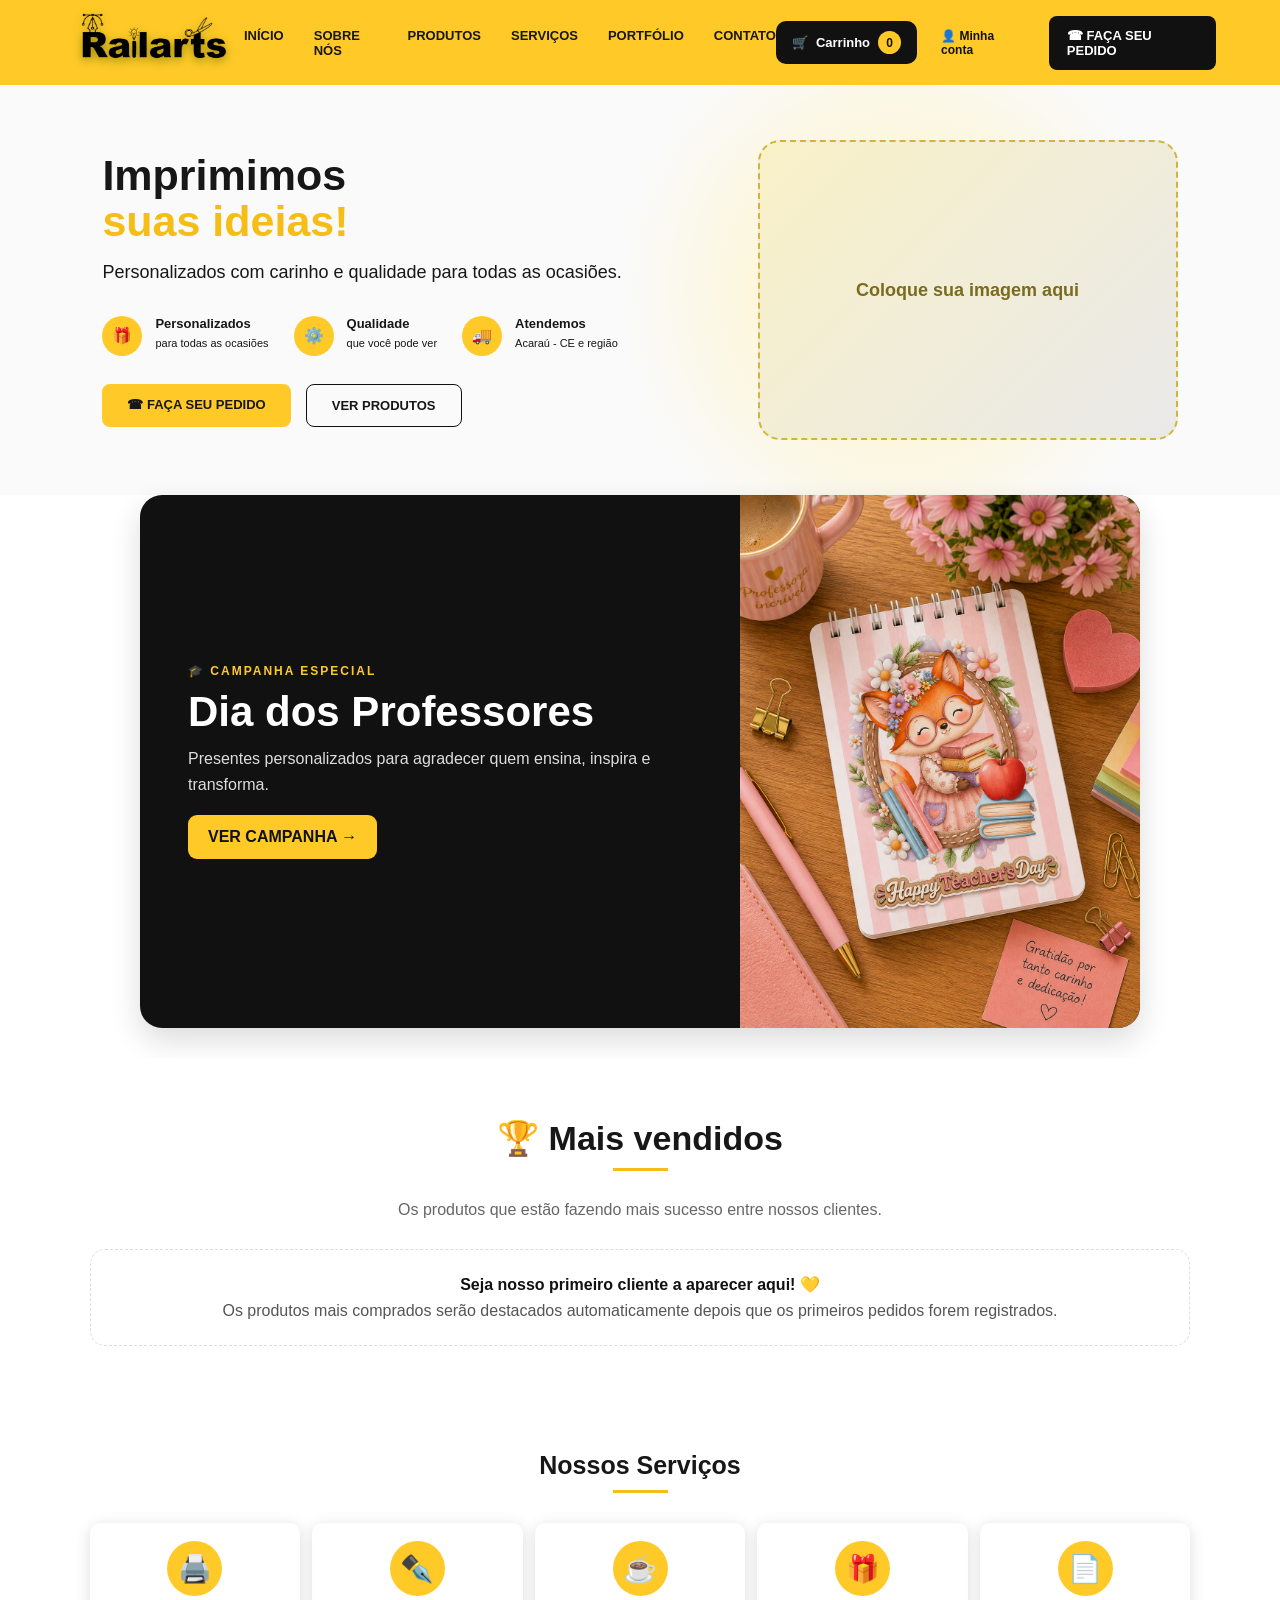
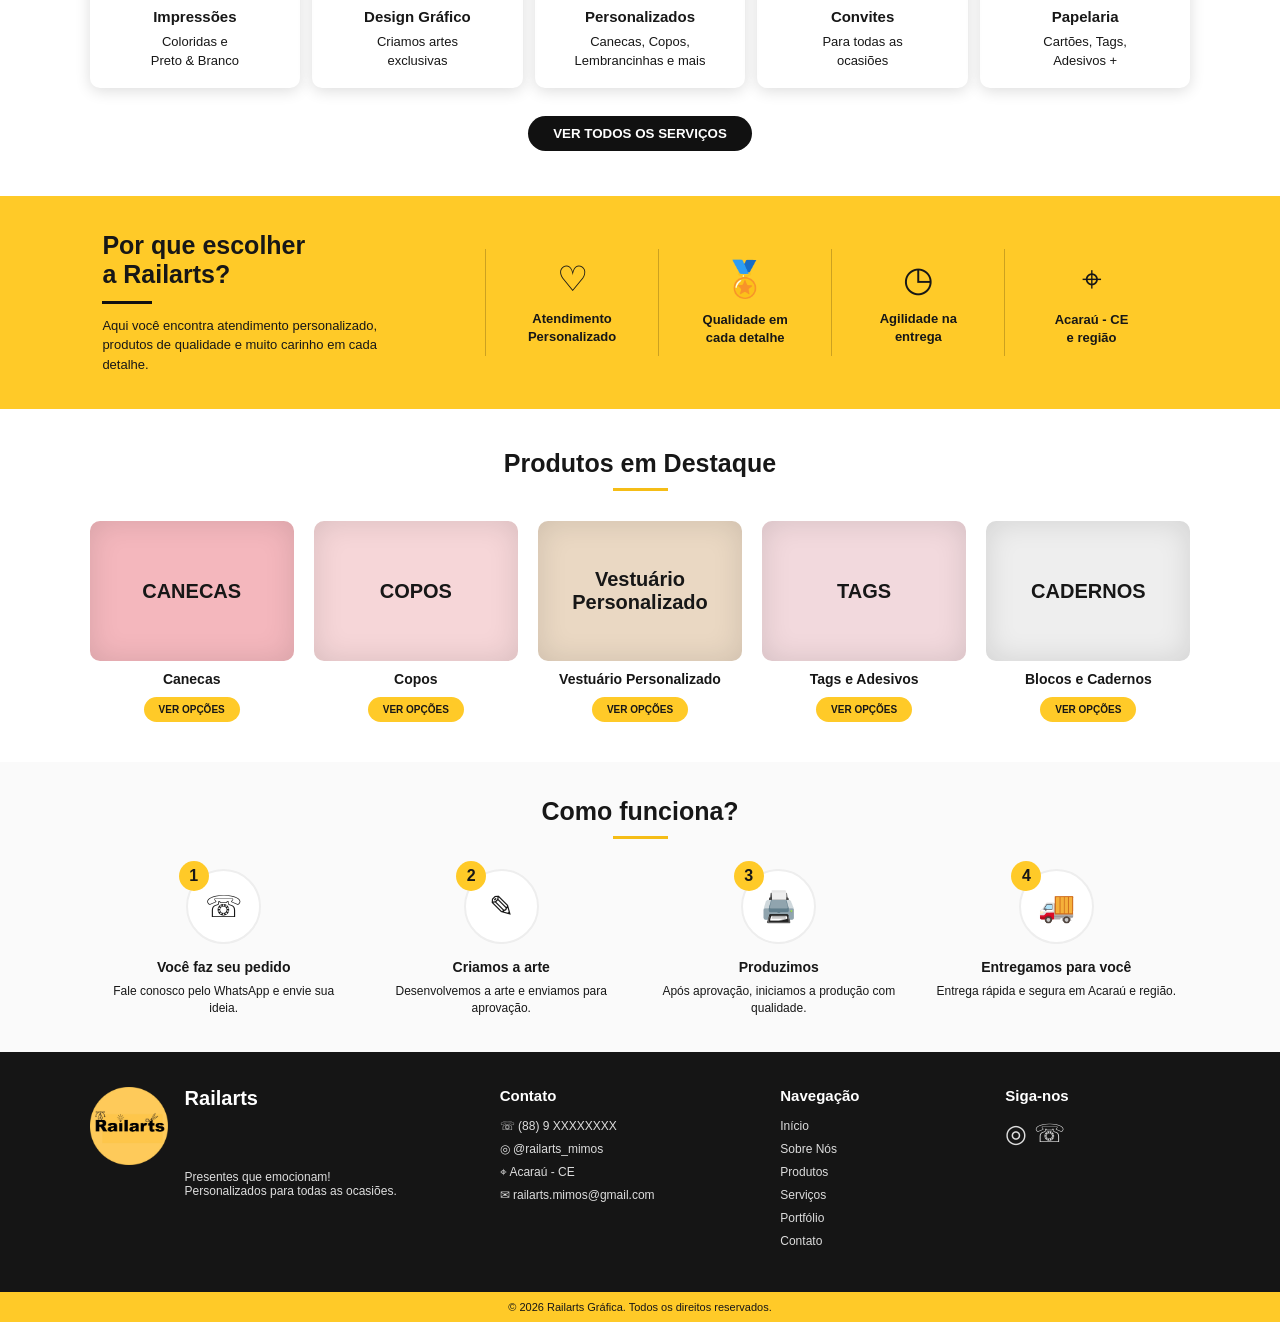
==== index.html @ a95bb378 "1 publicação de site" ====
<!DOCTYPE html>
<html lang="pt-BR">
<head>
    <meta charset="UTF-8">
    <meta name="viewport" content="width=device-width, initial-scale=1.0">

    <title>Railarts | Personalizados e Gráfica</title>

    <link rel="stylesheet" href="estilo.css">
    <link rel="icon" type="image/png" href="imagens/Design sem nome.png">
</head>

<body>

<header>
    <div class="logo">
        <!-- ALTERE APENAS O NOME DO ARQUIVO ABAIXO PARA TROCAR A IMAGEM -->
        <img src="imagens/Design sem nome (4).png" alt="Logo Railarts" class="logo-imagem">
    </div>

    <nav id="menu">
        <a href="#inicio">INÍCIO</a>
        <a href="#sobre">SOBRE NÓS</a>
        <a href="produtos.html">PRODUTOS</a>
        <a href="#servicos">SERVIÇOS</a>
        <a href="#portfolio">PORTFÓLIO</a>
        <a href="#contato">CONTATO</a>
    </nav>

    <div class="acoes-header"><a class="carrinho-topo" href="produtos.html#carrinho">🛒 <span>Carrinho</span> <b id="contadorCarrinho">0</b></a><a class="conta-topo" data-login-link href="login.html">👤 <span data-user-name>Minha conta</span></a><a class="pedido" href="https://wa.me/5588997638231" target="_blank">☎ FAÇA SEU PEDIDO</a></div>

    <button class="menu-mobile" onclick="abrirMenu()">☰</button>
</header>


<main>

<!-- BANNER -->
<section class="hero" id="inicio">
     

    <div class="hero-texto">

        <h1>
            Imprimimos<br>
            <span>suas ideias!</span>
        </h1>

        <p>
            Personalizados com carinho e qualidade
            para todas as ocasiões.
        </p>

        <div class="vantagens">

            <div>
                <strong>🎁</strong>
                <b>Personalizados</b>
                <small>para todas as ocasiões</small>
            </div>

            <div>
                <strong>⚙️</strong>
                <b>Qualidade</b>
                <small>que você pode ver</small>
            </div>

            <div>
                <strong>🚚</strong>
                <b>Atendemos</b>
                <small>Acaraú - CE e região</small>
            </div>

        </div>

        <div class="botoes">
            <a class="btn-amarelo" href="https://wa.me/5588999999999">
                ☎ FAÇA SEU PEDIDO
            </a>

            <a class="btn-branco" href="produtos.html">
                VER PRODUTOS
            </a>
        </div>

    </div>

    <div class="hero-imagem-placeholder" aria-label="Área para imagem do banner">
        <span>Coloque sua imagem aqui</span>
    </div>

</section>

<!-- CAMPANHA DIA DOS PROFESSORES -->
<section class="banner-campanha">
    <div class="banner-campanha-texto">
        <span>🎓 CAMPANHA ESPECIAL</span>
        <h2>Dia dos Professores</h2>
        <p>Presentes personalizados para agradecer quem ensina, inspira e transforma.</p>
        <a href="campanha.html" class="btn-campanha">VER CAMPANHA →</a>
    </div>
    <img src="imagens/Professores/bloco.png" alt="Campanha Dia dos Professores">
</section>

<!-- MAIS VENDIDOS -->
<section class="mais-vendidos" id="maisVendidos">
    <h2>🏆 Mais vendidos</h2>
    <div class="linha"></div>
    <p class="mais-vendidos-sub">Os produtos que estão fazendo mais sucesso entre nossos clientes.</p>
    <div class="mais-vendidos-grid" id="maisVendidosGrid"></div>
</section>

<!-- SERVIÇOS -->
<section class="servicos" id="servicos">

    <h2>Nossos Serviços</h2>
    <div class="linha"></div>

    <div class="cards">

        <div class="card">
            <div class="icone">🖨️</div>
            <h3>Impressões</h3>
            <p>Coloridas e<br>Preto & Branco</p>
        </div>

        <div class="card">
            <div class="icone">✒️</div>
            <h3>Design Gráfico</h3>
            <p>Criamos artes<br>exclusivas</p>
        </div>

        <div class="card">
            <div class="icone">☕</div>
            <h3>Personalizados</h3>
            <p>Canecas, Copos,<br>Lembrancinhas e mais</p>
        </div>

        <div class="card">
            <div class="icone">🎁</div>
            <h3>Convites</h3>
            <p>Para todas as<br>ocasiões</p>
        </div>

        <div class="card">
            <div class="icone">📄</div>
            <h3>Papelaria</h3>
            <p>Cartões, Tags,<br>Adesivos +</p>
        </div>

    </div>

    <button class="btn-preto" onclick="mostrarMensagem()">
        VER TODOS OS SERVIÇOS
    </button>

</section>


<!-- POR QUE ESCOLHER -->
<section class="porque" id="sobre">

    <div class="porque-texto">

        <h2>Por que escolher<br>a Railarts?</h2>

        <div class="risco"></div>

        <p>
            Aqui você encontra atendimento personalizado,
            produtos de qualidade e muito carinho em cada detalhe.
        </p>

    </div>

    <div class="beneficios">

        <div>
            <span>♡</span>
            <b>Atendimento<br>Personalizado</b>
        </div>

        <div>
            <span>🏅</span>
            <b>Qualidade em<br>cada detalhe</b>
        </div>

        <div>
            <span>◷</span>
            <b>Agilidade na<br>entrega</b>
        </div>

        <div>
            <span>⌖</span>
            <b>Acaraú - CE<br>e região</b>
        </div>

    </div>

</section>


<!-- PRODUTOS -->
<section class="produtos" id="produtos">

    <h2>Produtos em Destaque</h2>
    <div class="linha"></div>

    <div class="produtos-grid">

        <div class="produto">
            <div class="produto-img img1">
                CANECAS
            </div>
            <h3>Canecas</h3>
            <a class="btn-produtos-link" href="produtos.html">VER OPÇÕES</a>
        </div>

        <div class="produto">
            <div class="produto-img img2">
                COPOS
            </div>
            <h3>Copos</h3>
            <a class="btn-produtos-link" href="produtos.html">VER OPÇÕES</a>
        </div>

        <div class="produto">
            <div class="produto-img img3">
                Vestuário Personalizado
            </div>
            <h3>Vestuário Personalizado</h3>
            <a class="btn-produtos-link" href="produtos.html">VER OPÇÕES</a>
        </div>

        <div class="produto">
            <div class="produto-img img4">
                TAGS
            </div>
            <h3>Tags e Adesivos</h3>
            <a class="btn-produtos-link" href="produtos.html">VER OPÇÕES</a>
        </div>

        <div class="produto">
            <div class="produto-img img5">
                CADERNOS
            </div>
            <h3>Blocos e Cadernos</h3>
            <a class="btn-produtos-link" href="produtos.html">VER OPÇÕES</a>
        </div>

    </div>

</section>


<!-- COMO FUNCIONA -->
<section class="funciona" id="portfolio">

    <h2>Como funciona?</h2>
    <div class="linha"></div>

    <div class="etapas">

        <div class="etapa">
            <div class="numero">1</div>
            <div class="etapa-icone">☏</div>
            <h3>Você faz seu pedido</h3>
            <p>
                Fale conosco pelo WhatsApp
                e envie sua ideia.
            </p>
        </div>

        <div class="etapa">
            <div class="numero">2</div>
            <div class="etapa-icone">✎</div>
            <h3>Criamos a arte</h3>
            <p>
                Desenvolvemos a arte e
                enviamos para aprovação.
            </p>
        </div>

        <div class="etapa">
            <div class="numero">3</div>
            <div class="etapa-icone">🖨️</div>
            <h3>Produzimos</h3>
            <p>
                Após aprovação, iniciamos
                a produção com qualidade.
            </p>
        </div>

        <div class="etapa">
            <div class="numero">4</div>
            <div class="etapa-icone">🚚</div>
            <h3>Entregamos para você</h3>
            <p>
                Entrega rápida e segura
                em Acaraú e região.
            </p>
        </div>

    </div>

</section>

</main>


<!-- RODAPÉ -->
<footer id="contato">

    <div class="footer-logo">
        <!-- ALTERE APENAS O NOME DO ARQUIVO ABAIXO PARA TROCAR A IMAGEM
             A mesma imagem pode ser usada no topo e no rodapé. -->
        <img src="imagens/Design sem nome.png" alt="Logo Railarts" class="footer-logo-imagem">
        <h2>Railarts</h2>

        <p>
            Presentes que emocionam!<br>
            Personalizados para todas
            as ocasiões.
        </p>
    </div>


    <div>
        <h3>Contato</h3>

        <p>☏ (88) 9 XXXXXXXX</p>
        <p>◎ @railarts_mimos</p>
        <p>⌖ Acaraú - CE</p>
        <p>✉ railarts.mimos@gmail.com</p>
    </div>


    <div>
        <h3>Navegação</h3>

        <a href="#inicio">Início</a>
        <a href="#sobre">Sobre Nós</a>
        <a href="#produtos">Produtos</a>
        <a href="#servicos">Serviços</a>
        <a href="#portfolio">Portfólio</a>
        <a href="#contato">Contato</a>
    </div>


    <div>
        <h3>Siga-nos</h3>

        <p class="redes">
            ◎ ☏
        </p>
    </div>

</footer>

<div class="copyright">
    ©️ 2026 Railarts Gráfica. Todos os direitos reservados.
</div>


<script src="script.js"></script><script src="loja.js"></script><script>
document.addEventListener('DOMContentLoaded',()=>{
 const grid=document.getElementById('maisVendidosGrid'); if(!grid)return;
 const orders=JSON.parse(localStorage.getItem('railartsPedidos')||'[]'); const mapa={};
 orders.forEach(o=>o.items.forEach(i=>{ if(!mapa[i.nome]) mapa[i.nome]={nome:i.nome,qtd:0,preco:i.preco}; mapa[i.nome].qtd+=Number(i.qtd)||0; }));
 const top=Object.values(mapa).sort((a,b)=>b.qtd-a.qtd).slice(0,3);
 if(!top.length){grid.innerHTML='<div class="sem-vendas"><strong>Seja nosso primeiro cliente a aparecer aqui! 💛</strong><span>Os produtos mais comprados serão destacados automaticamente depois que os primeiros pedidos forem registrados.</span></div>';return;}
 grid.innerHTML=top.map((p,i)=>`<div class="mais-vendido-card"><span class="posicao">${i+1}º MAIS VENDIDO</span><h3>${p.nome}</h3><a href="produtos.html">VER PRODUTOS</a></div>`).join('');
});
</script>


</body>
</html>
---- estilo.css ----
* {
    margin: 0;
    padding: 0;
    box-sizing: border-box;
}

html {
    scroll-behavior: smooth;
}

body {
    font-family: Arial, Helvetica, sans-serif;
    color: #171717;
    background: #fff;
}

a {
    text-decoration: none;
    color: inherit;
}


/* ================= HEADER ================= */

header {
    height: 85px;
    background: #ffca28;

    display: flex;
    align-items: center;
    justify-content: space-between;

    padding: 0 5%;

    position: sticky;
    top: 0;
    z-index: 1000;
}

.logo {
    display: flex;
    align-items: center;
    margin: 10px;
    padding: 5px;
    filter: drop-shadow(0 3px 5px rgba(148, 136, 6, 0.923));

}

/* IMAGEM DA LOGO — troque o arquivo no HTML para usar outra imagem */
.logo-imagem {
    width: 150px;
    height: 150px;
    object-fit: contain;
    display: block;
}

nav {
    display: flex;
    gap: 30px;
}

nav a {
    font-size: 13px;
    font-weight: bold;

    transition: .3s;
}

nav a:hover {
    color: white;
}

.pedido {
    background: #111;
    color: white;

    padding: 12px 18px;
    border-radius: 8px;

    font-weight: bold;
    font-size: 13px;
}

.menu-mobile {
    display: none;

    background: none;
    border: none;

    font-size: 28px;
}


/* ================= HERO ================= */

.hero {
    min-height: 390px;

    display: flex;
    align-items: center;
    justify-content: space-between;
    gap: 30px;

    padding: 55px 8%;

    background:
        radial-gradient(circle at 70% 50%, #fff3bd, transparent 30%),
        #fafafa;
}

.hero-texto {
    max-width: 550px;
    flex: 1;
}

.hero h1 {
    font-size: 43px;
    line-height: 1.05;

    margin-bottom: 15px;
}

.hero h1 span {
    color: #f5bd16;
}

.hero p {
    font-size: 18px;
    line-height: 1.5;

    margin-bottom: 30px;
}

.vantagens {
    display: flex;
    gap: 25px;

    margin-bottom: 28px;
}

.vantagens div {
    display: grid;
    grid-template-columns: 45px 1fr;
    column-gap: 8px;
}

.vantagens strong {
    grid-row: span 2;

    width: 40px;
    height: 40px;

    border-radius: 50%;

    background: #ffca28;

    display: flex;
    align-items: center;
    justify-content: center;
}

.vantagens b {
    font-size: 13px;
}

.vantagens small {
    font-size: 11px;
}

.botoes {
    display: flex;
    gap: 15px;
}

.btn-amarelo,
.btn-branco {
    padding: 13px 25px;
    border-radius: 8px;

    font-weight: bold;
    font-size: 13px;
}

.btn-amarelo {
    background: #ffca28;
}

.btn-branco {
    border: 1px solid #111;
}

.hero-imagem-placeholder {
    flex: 0 0 420px;
    height: 300px;
    border-radius: 22px;
    background: linear-gradient(135deg, #f9f1c7, #e9e9e9);
    border: 2px dashed #d2b43d;
    display: flex;
    align-items: center;
    justify-content: center;
    text-align: center;
    color: #7a6b1e;
    font-weight: 700;
    font-size: 18px;
    padding: 20px;
}

.hero-produtos {
    display: none;
}

.mockup {
    display: none;
}

.caneca {
    display: none;
}

.cartao {
    display: none;
}


/* ================= TITULOS ================= */

section h2 {
    text-align: center;
    font-size: 25px;
}

.linha {
    width: 55px;
    height: 3px;

    background: #f5bd16;

    margin: 10px auto 30px;
}


/* ================= SERVICOS ================= */

.servicos {
    padding: 45px 7%;
    text-align: center;
}

.cards {
    display: grid;
    grid-template-columns: repeat(5, 1fr);
    gap: 12px;

    margin-bottom: 28px;
}

.card {
    padding: 18px 10px;

    border-radius: 10px;

    box-shadow: 0 3px 15px #ddd;

    transition: .3s;
}

.card:hover {
    transform: translateY(-6px);
}

.icone {
    width: 55px;
    height: 55px;

    background: #ffca28;

    border-radius: 50%;

    display: flex;
    align-items: center;
    justify-content: center;

    margin: 0 auto 12px;

    font-size: 27px;
}

.card h3 {
    font-size: 15px;
    margin-bottom: 8px;
}

.card p {
    font-size: 13px;
    line-height: 1.4;
}

.btn-preto {
    background: #111;
    color: white;

    border: none;
    border-radius: 20px;

    padding: 10px 25px;

    font-weight: bold;

    cursor: pointer;
}


/* ================= PORQUE ================= */

.porque {
    background: #ffca28;

    padding: 35px 8%;

    display: flex;
    align-items: center;
    gap: 60px;
}

.porque-texto {
    width: 30%;
}

.porque-texto h2 {
    text-align: left;
}

.risco {
    width: 50px;
    height: 3px;

    background: #111;

    margin: 12px 0;
}

.porque-texto p {
    font-size: 13px;
    line-height: 1.5;
}

.beneficios {
    flex: 1;

    display: grid;
    grid-template-columns: repeat(4, 1fr);
}

.beneficios div {
    text-align: center;

    border-left: 1px solid rgba(0,0,0,.2);

    padding: 10px;
}

.beneficios span {
    display: block;

    font-size: 35px;

    margin-bottom: 10px;
}

.beneficios b {
    font-size: 13px;
}


/* ================= PRODUTOS ================= */

.produtos {
    padding: 40px 7%;
}

.produtos-grid {
    display: grid;
    grid-template-columns: repeat(5, 1fr);
    gap: 20px;
}

.produto {
    text-align: center;
}

.produto-img {
    height: 140px;

    border-radius: 10px;

    display: flex;
    align-items: center;
    justify-content: center;

    font-weight: bold;
    font-size: 20px;

    box-shadow: inset 0 0 30px rgba(0,0,0,.12);
}

.img1 {
    background: #f4b7bd;
}

.img2 {
    background: #f6d6d8;
}

.img3 {
    background: #ead8c3;
}

.img4 {
    background: #f2d9dd;
}

.img5 {
    background: #eee;
}

.produto h3 {
    margin: 10px 0;
    font-size: 14px;
}

.produto button {
    border: none;
    background: #ffca28;

    border-radius: 20px;

    padding: 7px 15px;

    font-size: 10px;
    font-weight: bold;

    cursor: pointer;
}


/* ================= COMO FUNCIONA ================= */

.funciona {
    padding: 35px 8%;
    background: #fafafa;
}

.etapas {
    display: grid;
    grid-template-columns: repeat(4, 1fr);
    gap: 35px;

    text-align: center;
}

.etapa {
    position: relative;
}

.numero {
    position: absolute;

    top: -8px;
    left: calc(50% - 45px);

    width: 30px;
    height: 30px;

    border-radius: 50%;

    background: #ffca28;

    display: flex;
    align-items: center;
    justify-content: center;

    font-weight: bold;
}

.etapa-icone {
    width: 75px;
    height: 75px;

    border-radius: 50%;

    background: white;

    border: 2px solid #eee;

    margin: 0 auto 15px;

    display: flex;
    align-items: center;
    justify-content: center;

    font-size: 30px;
}

.etapa h3 {
    font-size: 14px;
    margin-bottom: 8px;
}

.etapa p {
    font-size: 12px;
    line-height: 1.4;
}


/* ================= FOOTER ================= */

footer {
    background: #151515;
    color: white;

    padding: 35px 7%;

    display: grid;
    grid-template-columns: 2fr 1.3fr 1fr 1fr;

    gap: 40px;
}

footer h2 {
    font-size: 20px;
    margin-bottom: 10px;
}

footer h3 {
    font-size: 15px;
    margin-bottom: 15px;
}

footer p,
footer a {
    display: block;

    color: #ddd;

    font-size: 12px;

    margin-bottom: 9px;
}

.footer-logo {
    display: grid;
    grid-template-columns: 80px 1fr;
    column-gap: 15px;
}

.footer-logo-imagem {
    width: 78px;
    height: 78px;
    object-fit: contain;
    display: block;
    grid-row: span 2;
}

.redes {
    font-size: 25px !important;
}

.copyright {
    background: #ffca28;

    text-align: center;

    padding: 9px;

    font-size: 11px;
}


/* ================= RESPONSIVO ================= */

@media (max-width: 900px) {

    header {
        height: 70px;
    }

    nav,
    .pedido {
        display: none;
    }

    .menu-mobile {
        display: block;
    }

    .hero {
        flex-direction: column;
        gap: 40px;
    }

    .hero-produtos {
        width: 100%;
    }

    .cards,
    .produtos-grid {
        grid-template-columns: repeat(2, 1fr);
    }

    .porque {
        flex-direction: column;
    }

    .porque-texto {
        width: 100%;
    }

    .beneficios {
        width: 100%;
    }

    .etapas {
        grid-template-columns: repeat(2, 1fr);
    }

    footer {
        grid-template-columns: repeat(2, 1fr);
    }
}


@media (max-width: 600px) {

    .logo-imagem {
        width: 55px;
        height: 55px;
    }

    .footer-logo-imagem {
        width: 55px;
        height: 55px;
    }

    .hero {
        padding: 40px 5%;
    }

    .hero h1 {
        font-size: 35px;
    }

    .vantagens {
        flex-direction: column;
    }

    .botoes {
        flex-direction: column;
    }

    .cards,
    .produtos-grid,
    .beneficios,
    .etapas,
    footer {
        grid-template-columns: 1fr;
    }

    .porque {
        padding: 35px 7%;
    }

    .mockup {
        height: 220px;
    }
}

/* ================= PÁGINA DE PRODUTOS + CARRINHO ================= */
.carrinho-topo{
    background:#111;color:#fff;padding:10px 16px;border-radius:10px;font-weight:bold;
    display:flex;align-items:center;gap:8px;font-size:13px;
}
.carrinho-topo b{
    background:#ffca28;color:#111;border-radius:50%;min-width:23px;height:23px;
    display:inline-flex;align-items:center;justify-content:center;font-size:12px;
}
nav a.ativo{color:#fff;border-bottom:2px solid #111;padding-bottom:5px}
.pagina-produtos{padding:55px 7%;background:#fafafa;min-height:600px}
.cabecalho-produtos{display:flex;align-items:center;justify-content:space-between;gap:30px;margin-bottom:30px}
.cabecalho-produtos h1{font-size:38px;margin:6px 0 10px}
.cabecalho-produtos p{max-width:650px;color:#555;line-height:1.5}
.tag-produtos{font-size:11px;font-weight:800;letter-spacing:2px;color:#b48600}
.filtros{display:flex;flex-wrap:wrap;gap:10px;margin-bottom:30px}
.filtro{border:1px solid #ddd;background:#fff;padding:10px 17px;border-radius:22px;font-weight:bold;cursor:pointer}
.filtro:hover,.filtro.ativo{background:#ffca28;border-color:#ffca28}
.barra-pesquisa{margin:0 0 25px}
.campo-pesquisa{display:flex;align-items:center;gap:10px;width:min(450px,100%);background:#fff;border:1px solid #ddd;border-radius:14px;padding:12px 14px;box-shadow:0 6px 18px rgba(0,0,0,.06)}
.campo-pesquisa span{font-size:18px}
.campo-pesquisa input{border:0;background:transparent;width:100%;font:inherit;color:#111}
.campo-pesquisa input:focus{outline:none}
.catalogo{display:grid;grid-template-columns:repeat(4,1fr);gap:20px}
.produto-card{background:#fff;border-radius:14px;overflow:hidden;box-shadow:0 4px 18px rgba(0,0,0,.08);transition:.25s}
.produto-card:hover{transform:translateY(-5px);box-shadow:0 10px 25px rgba(0,0,0,.12)}
.produto-visual{height:170px;background:linear-gradient(135deg,#fff1a8,#ffca28);display:flex;align-items:center;justify-content:center;font-size:72px}
.produto-info{padding:17px}
.categoria{font-size:10px;text-transform:uppercase;color:#a77d00;font-weight:bold;letter-spacing:1px}
.produto-info h3{font-size:17px;margin:7px 0}
.produto-info p{font-size:12px;color:#666;line-height:1.45;min-height:36px}
.produto-bottom{display:flex;align-items:center;justify-content:space-between;gap:10px;margin-top:15px}
.produto-bottom strong{font-size:17px}
.produto-bottom button{border:0;background:#111;color:#fff;padding:9px 12px;border-radius:8px;font-size:10px;font-weight:bold;cursor:pointer}
.produto-bottom button:hover{background:#ffca28;color:#111}
.area-carrinho{padding:55px 7%;background:#fff3bd}
.carrinho-box{max-width:1050px;margin:auto;background:#fff;border-radius:18px;padding:28px;box-shadow:0 7px 30px rgba(0,0,0,.1)}
.carrinho-titulo{display:flex;align-items:center;justify-content:space-between;margin-bottom:20px}
.carrinho-titulo h2{margin-top:4px}
.limpar-carrinho{background:none;border:0;text-decoration:underline;cursor:pointer;color:#777}
.itens-carrinho{display:grid;gap:10px}
.item-carrinho{display:grid;grid-template-columns:60px 1fr auto auto 30px;gap:14px;align-items:center;border:1px solid #eee;padding:12px;border-radius:12px}
.mini-produto{width:60px;height:60px;background:#ffca28;border-radius:10px;display:flex;align-items:center;justify-content:center;font-size:28px}
.item-dados h3{font-size:14px;margin-bottom:4px}.item-dados span{font-size:12px;color:#777}
.quantidade{display:flex;align-items:center;gap:10px}
.quantidade button{width:28px;height:28px;border:1px solid #ddd;background:#fff;border-radius:50%;cursor:pointer;font-size:17px}
.subtotal{min-width:90px;text-align:right}
.remover{border:0;background:none;color:#999;cursor:pointer;font-size:16px}
.carrinho-vazio{text-align:center;padding:35px 10px;color:#777}
.carrinho-vazio-icone{font-size:45px}
.carrinho-vazio h3{color:#222;margin:8px}
.resumo-carrinho{border-top:1px solid #eee;margin-top:20px;padding-top:20px;display:grid;grid-template-columns:1fr 1fr;gap:14px}
.resumo-carrinho>div{background:#fafafa;padding:12px;border-radius:9px;display:flex;justify-content:space-between}
.resumo-carrinho .observacao{grid-column:1/-1;display:flex;gap:15px;align-items:center}
.observacao input{flex:1;border:0;background:#fff;padding:10px;border-radius:7px;outline:1px solid #eee}
.btn-whatsapp{grid-column:1/-1;background:#1e9e55;color:#fff;border:0;border-radius:10px;padding:15px;font-weight:bold;cursor:pointer;font-size:14px}
.btn-whatsapp:hover{filter:brightness(.92)}
@media(max-width:1000px){.catalogo{grid-template-columns:repeat(3,1fr)}}
@media(max-width:800px){
    .cabecalho-produtos{flex-direction:column;align-items:flex-start}
    .catalogo{grid-template-columns:repeat(2,1fr)}
    .carrinho-topo span{display:none}
}
@media(max-width:600px){
    .pagina-produtos{padding:35px 5%}.cabecalho-produtos h1{font-size:30px}
    .catalogo{grid-template-columns:1fr}.item-carrinho{grid-template-columns:50px 1fr auto}
    .item-carrinho .subtotal,.item-carrinho .remover{grid-column:auto}
    .resumo-carrinho{grid-template-columns:1fr}.resumo-carrinho .observacao,.btn-whatsapp{grid-column:1}
}

.acoes-header{display:flex;align-items:center;gap:10px}
.btn-produtos-link{display:inline-block;border:none;background:#ffca28;border-radius:20px;padding:7px 15px;font-size:10px;font-weight:bold;cursor:pointer}
@media(max-width:900px){.acoes-header{display:none}}

/* ===== CAMPANHA, LOGIN E PAINEL ===== */
.banner-campanha{margin:0 auto 30px;max-width:1000px;background:#111;color:#fff;border-radius:22px;overflow:hidden;display:grid;grid-template-columns:1.2fr .8fr;min-height:300px;box-shadow:0 12px 30px rgba(0,0,0,.14)}
.banner-campanha-texto{padding:48px;display:flex;flex-direction:column;align-items:flex-start;justify-content:center}.banner-campanha-texto span{font-size:12px;letter-spacing:2px;color:#ffca28;font-weight:800}.banner-campanha h2{font-size:42px;margin:10px 0}.banner-campanha p{max-width:520px;color:#ddd;line-height:1.6}.banner-campanha img{width:100%;height:100%;min-height:300px;object-fit:cover}.btn-campanha{display:inline-block;margin-top:18px;background:#ffca28;color:#111;padding:13px 20px;border-radius:9px;font-weight:800}
.conta-topo{background:#ffca28;color:#111;padding:10px 14px;border-radius:10px;font-weight:800;font-size:12px}.conta-topo:hover{background:#111;color:#fff}.rail-toast{position:fixed;right:20px;bottom:20px;background:#111;color:#fff;padding:13px 18px;border-radius:10px;opacity:0;transform:translateY(15px);transition:.2s;z-index:9999}.rail-toast.show{opacity:1;transform:none}
.produto-foto{background:#f8f8f8!important;position:relative;overflow:hidden}.produto-foto img{width:100%;height:100%;object-fit:contain;display:block;padding:10px;transition:transform .3s ease;cursor:zoom-in}.produto-card:hover .produto-foto img{transform:scale(1.04)}.produto-placeholder{display:none;position:absolute;inset:0;align-items:center;justify-content:center;font-size:72px}.produto-foto img[style*="display: none"] + .produto-placeholder{display:flex}
.produto-galeria{overflow-x:auto;overflow-y:hidden;scroll-snap-type:x mandatory;scrollbar-width:none;-ms-overflow-style:none;touch-action:pan-y;cursor:grab}.produto-galeria::-webkit-scrollbar{display:none}.produto-galeria.dragging{cursor:grabbing}.produto-galeria-track{display:flex}.produto-slide{flex:0 0 100%;scroll-snap-align:start}.produto-slide img{width:100%;height:100%;object-fit:contain;display:block;padding:10px;cursor:zoom-in}.produto-thumbs{display:flex;gap:8px;flex-wrap:wrap;margin:10px 0 0}.produto-thumb{width:52px;height:52px;border:2px solid #ddd;border-radius:10px;background:#fff;padding:3px;cursor:pointer;overflow:hidden;transition:border-color .2s ease,transform .2s ease}.produto-thumb img{width:100%;height:100%;object-fit:cover;display:block;border-radius:6px}.produto-thumb.ativo{border-color:#ffca28;transform:translateY(-1px)}
.produto-galeria{overflow-x:auto;overflow-y:hidden;scroll-snap-type:x mandatory;scrollbar-width:none;-ms-overflow-style:none;touch-action:pan-y;cursor:grab}.produto-galeria::-webkit-scrollbar{display:none}.produto-galeria.dragging{cursor:grabbing}.produto-galeria-track{display:flex}.produto-slide{flex:0 0 100%;scroll-snap-align:start}.produto-slide img{width:100%;height:100%;object-fit:contain;display:block;padding:10px;cursor:zoom-in}.produto-thumbs{display:flex;gap:8px;flex-wrap:wrap;margin:10px 0 0}.produto-thumb{width:52px;height:52px;border:2px solid #ddd;border-radius:10px;background:#fff;padding:3px;cursor:pointer;overflow:hidden;transition:border-color .2s ease,transform .2s ease}.produto-thumb img{width:100%;height:100%;object-fit:cover;display:block;border-radius:6px}.produto-thumb.ativo{border-color:#ffca28;transform:translateY(-1px)}
.image-modal{position:fixed;inset:0;background:rgba(0,0,0,.82);display:flex;align-items:center;justify-content:center;padding:24px;opacity:0;visibility:hidden;transition:opacity .2s ease,visibility .2s ease;z-index:99999}.image-modal.show{opacity:1;visibility:visible}.image-modal img{max-width:min(90vw,1100px);max-height:90vh;object-fit:contain;border-radius:18px;background:#fff;padding:10px;box-shadow:0 20px 45px rgba(0,0,0,.35)}.image-modal-close{position:absolute;top:20px;right:20px;border:none;background:#fff;color:#111;width:42px;height:42px;border-radius:50%;font-size:30px;line-height:1;cursor:pointer}.modal-open{overflow:hidden}
.campanha-hero{margin:0 auto;padding:70px 7%;background:#111;color:#fff;display:grid;grid-template-columns:1fr 420px;gap:40px;align-items:center}.campanha-hero h1{font-size:50px;margin:8px 0}.campanha-hero p{color:#ddd;max-width:650px;line-height:1.7}.campanha-hero .btn-amarelo{display:inline-block;margin-top:18px}.campanha-hero img{width:100%;height:330px;object-fit:cover;border-radius:18px}.campanha-produtos{padding:60px 7%;background:#fffaf0}.campanha-produtos h2{font-size:34px;margin:8px 0}
.fundo-conta{min-height:100vh;background:#fff3bd;display:flex;align-items:center;justify-content:center;padding:30px}.conta-card{width:min(560px,100%);background:#fff;border-radius:22px;padding:38px;box-shadow:0 15px 40px rgba(0,0,0,.12)}.conta-larga{width:min(850px,100%)}.conta-logo{width:100px;height:100px;object-fit:contain;display:block;margin:15px auto 25px}.voltar{display:inline-block;color:#555;margin-bottom:10px}.conta-card h1{font-size:32px;margin:8px 0}.conta-card input{display:block;width:100%;box-sizing:border-box;padding:14px;margin:12px 0;border:1px solid #ddd;border-radius:9px}.conta-card form .btn-amarelo{border:0;cursor:pointer;width:100%;margin-top:8px}.form-msg{color:#b00020;min-height:20px}.link-btn{border:0;background:none;text-decoration:underline;cursor:pointer;padding:8px 0}.conta-acoes{display:flex;gap:12px;margin:25px 0 35px;flex-wrap:wrap}.historico{display:grid;gap:12px}.pedido-card{padding:15px;border:1px solid #eee;border-radius:12px;background:#fafafa}.pedido-card small{display:block;color:#777;margin:5px 0}.admin{padding:50px 7%;max-width:1200px;margin:auto}.admin-head{display:flex;justify-content:space-between;align-items:center;gap:20px;margin-bottom:35px}.admin-head h1{font-size:40px;margin:8px 0}.stats{display:grid;grid-template-columns:repeat(4,1fr);gap:15px;margin-bottom:35px}.stats>div{background:#111;color:#fff;border-radius:15px;padding:22px}.stats b{display:block;font-size:32px;color:#ffca28}.stats span{font-size:12px}.ranking,.pedidos-admin{background:#fff;border-radius:18px;padding:25px;box-shadow:0 5px 20px rgba(0,0,0,.08);margin-bottom:25px}.rank-item{display:grid;grid-template-columns:45px 1fr auto;gap:15px;padding:15px 5px;border-bottom:1px solid #eee}.pedido-admin{padding:13px;border-bottom:1px solid #eee}.pedido-admin span{color:#666}.admin{background:#fafafa;min-height:100vh}
@media(max-width:800px){.banner-campanha,.campanha-hero{grid-template-columns:1fr}.banner-campanha-texto{padding:32px}.banner-campanha h2{font-size:34px}.campanha-hero{padding:45px 7%}.campanha-hero h1{font-size:38px}.stats{grid-template-columns:repeat(2,1fr)}.acoes-header .pedido{display:none}}
@media(max-width:600px){.stats{grid-template-columns:1fr}.admin-head{flex-direction:column;align-items:flex-start}.conta-card{padding:25px}.campanha-hero img{height:240px}}

.mais-vendidos{padding:60px 7%;background:#fff}.mais-vendidos h2{text-align:center;font-size:34px;margin:0}.mais-vendidos-sub{text-align:center;color:#666;margin-bottom:30px}.mais-vendidos-grid{display:grid;grid-template-columns:repeat(3,1fr);gap:20px;max-width:1100px;margin:auto}.mais-vendido-card{border:1px solid #eee;border-radius:18px;padding:25px;background:#fafafa;box-shadow:0 5px 18px rgba(0,0,0,.06)}.mais-vendido-card .posicao{font-size:10px;font-weight:800;color:#a77d00;letter-spacing:1px}.mais-vendido-card h3{font-size:20px;margin:12px 0}.mais-vendido-card strong{display:block;margin-bottom:18px}.mais-vendido-card a{display:inline-block;background:#111;color:#fff;padding:9px 14px;border-radius:8px;font-size:11px;font-weight:800}.sem-vendas{grid-column:1/-1;border:1px dashed #ddd;border-radius:15px;padding:25px;text-align:center;display:grid;gap:8px;color:#555}.sem-vendas strong{color:#111}@media(max-width:700px){.mais-vendidos-grid{grid-template-columns:1fr}}
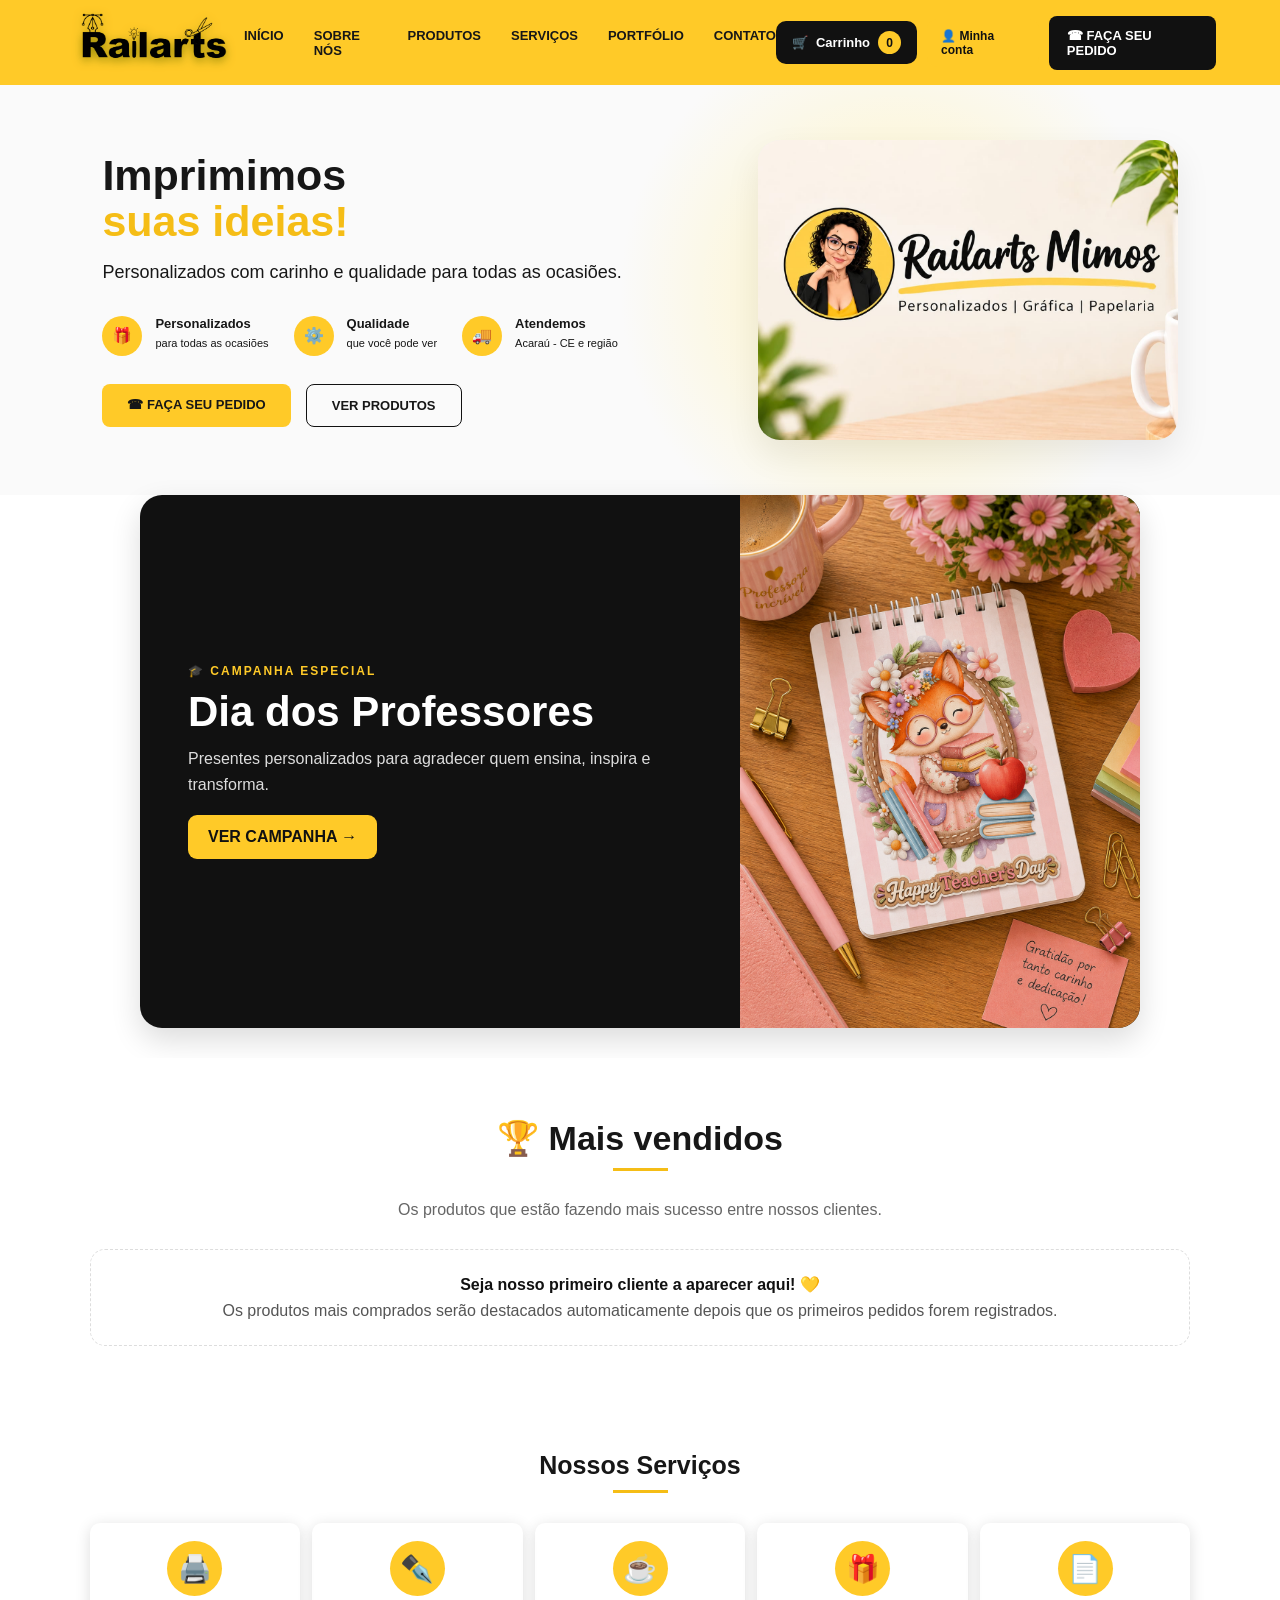
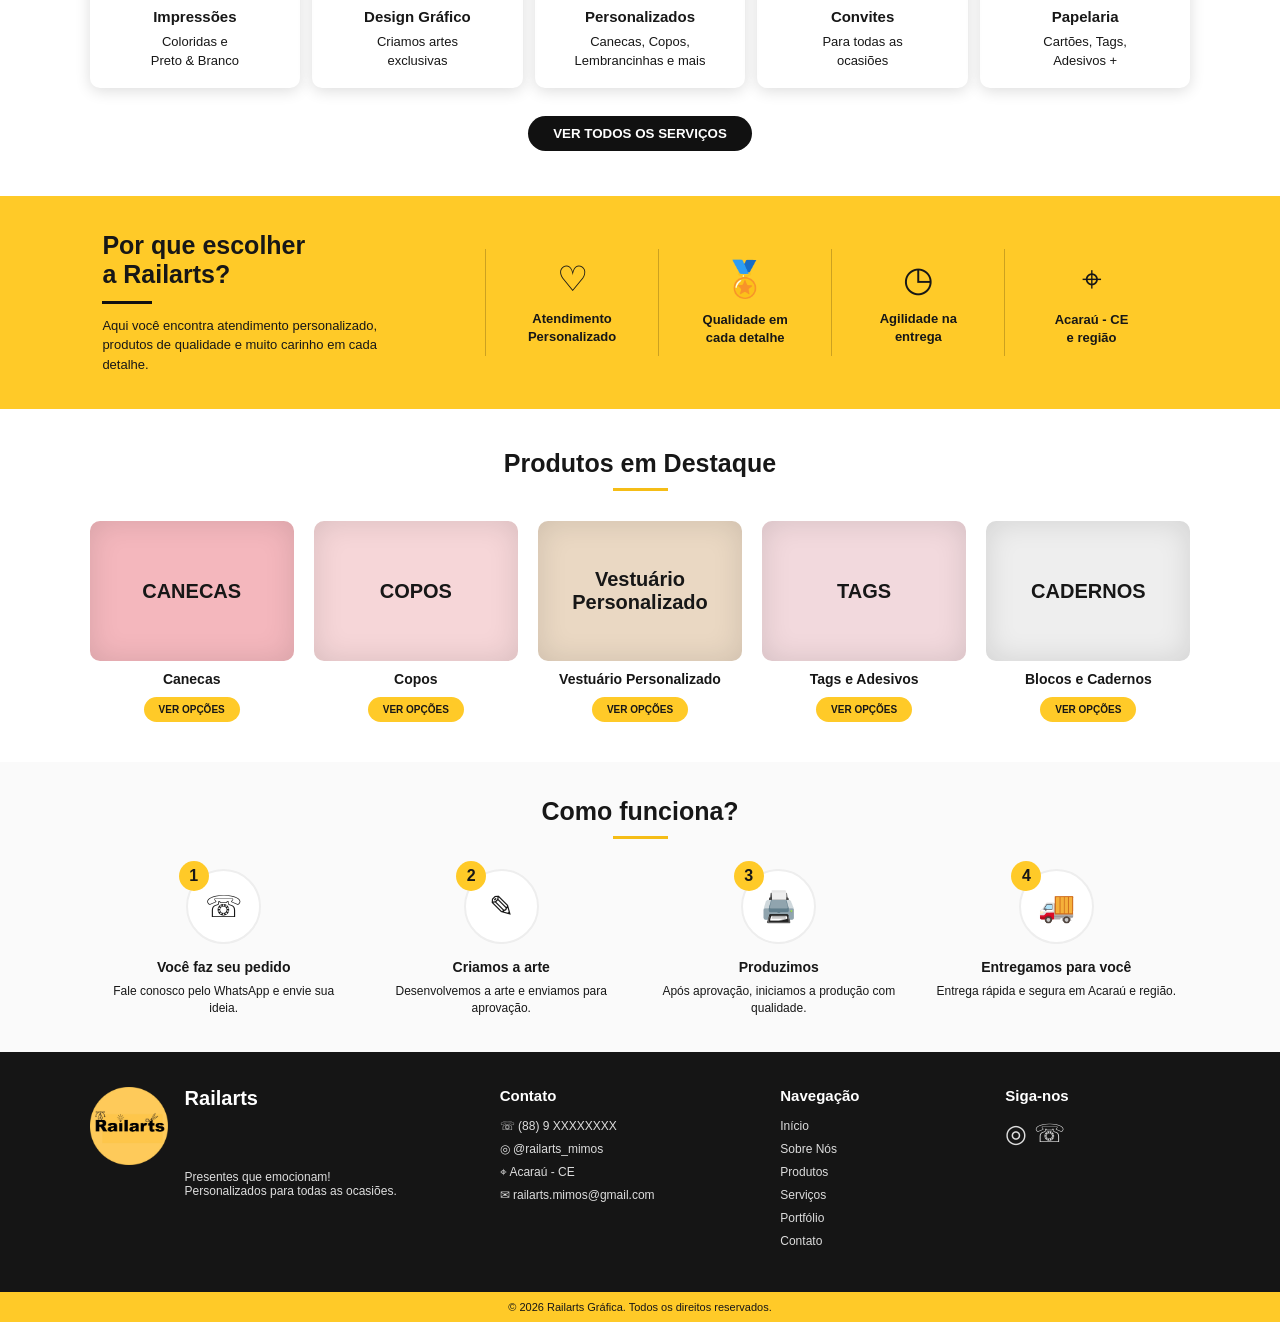
==== commit b3e3b00a: "1 publicação do site" ====
--- a/index.html
+++ b/index.html
@@ -85,8 +85,8 @@
 
     </div>
 
-    <div class="hero-imagem-placeholder" aria-label="Área para imagem do banner">
-        <span>Coloque sua imagem aqui</span>
+    <div class="hero-imagem-container">
+        <img src="imagens/railartes.jpeg" alt="Railarts banner" class="hero-imagem">
     </div>
 
 </section>
--- a/estilo.css
+++ b/estilo.css
@@ -189,20 +189,23 @@
     border: 1px solid #111;
 }
 
-.hero-imagem-placeholder {
+.hero-imagem-container {
     flex: 0 0 420px;
     height: 300px;
     border-radius: 22px;
-    background: linear-gradient(135deg, #f9f1c7, #e9e9e9);
-    border: 2px dashed #d2b43d;
+    overflow: hidden;
+    background: #f3f3f3;
+    box-shadow: 0 15px 35px rgba(0,0,0,.08);
     display: flex;
     align-items: center;
     justify-content: center;
-    text-align: center;
-    color: #7a6b1e;
-    font-weight: 700;
-    font-size: 18px;
-    padding: 20px;
+}
+
+.hero-imagem {
+    width: 100%;
+    height: 100%;
+    object-fit: cover;
+    display: block;
 }
 
 .hero-produtos {
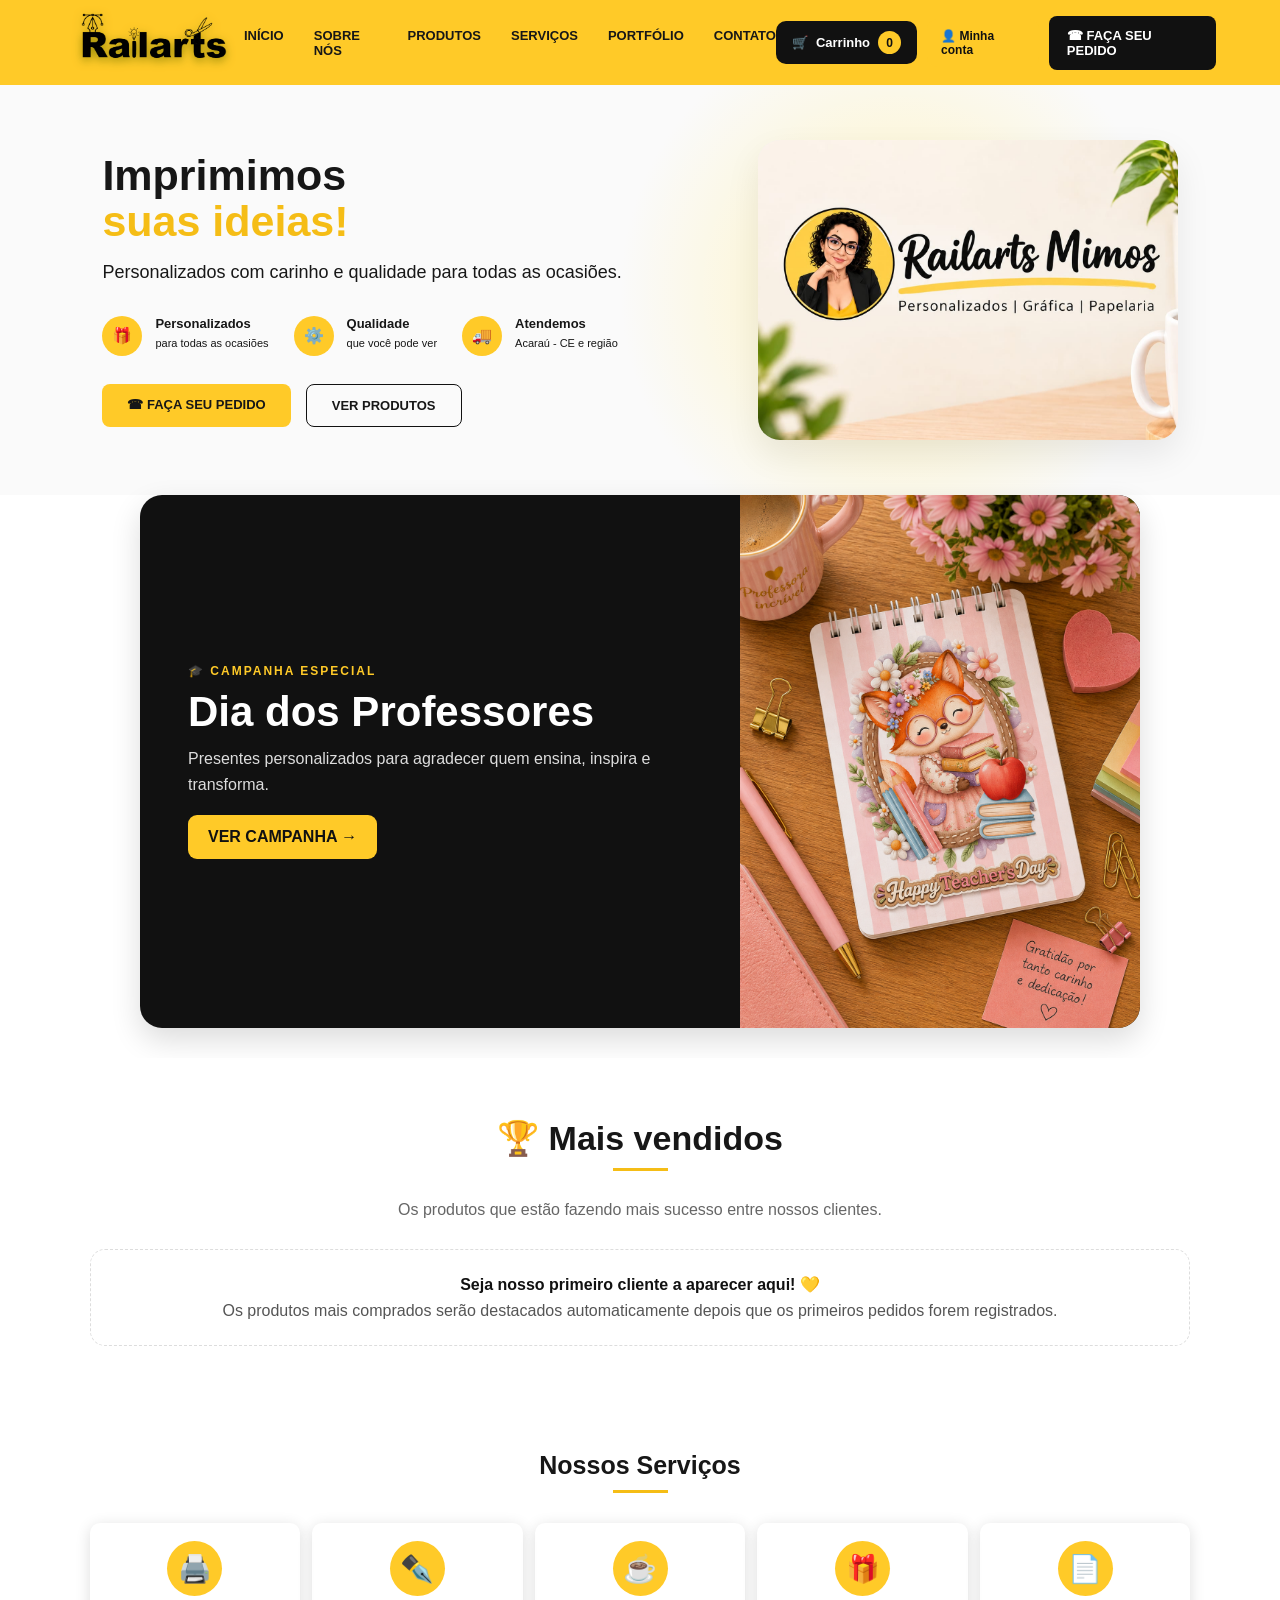
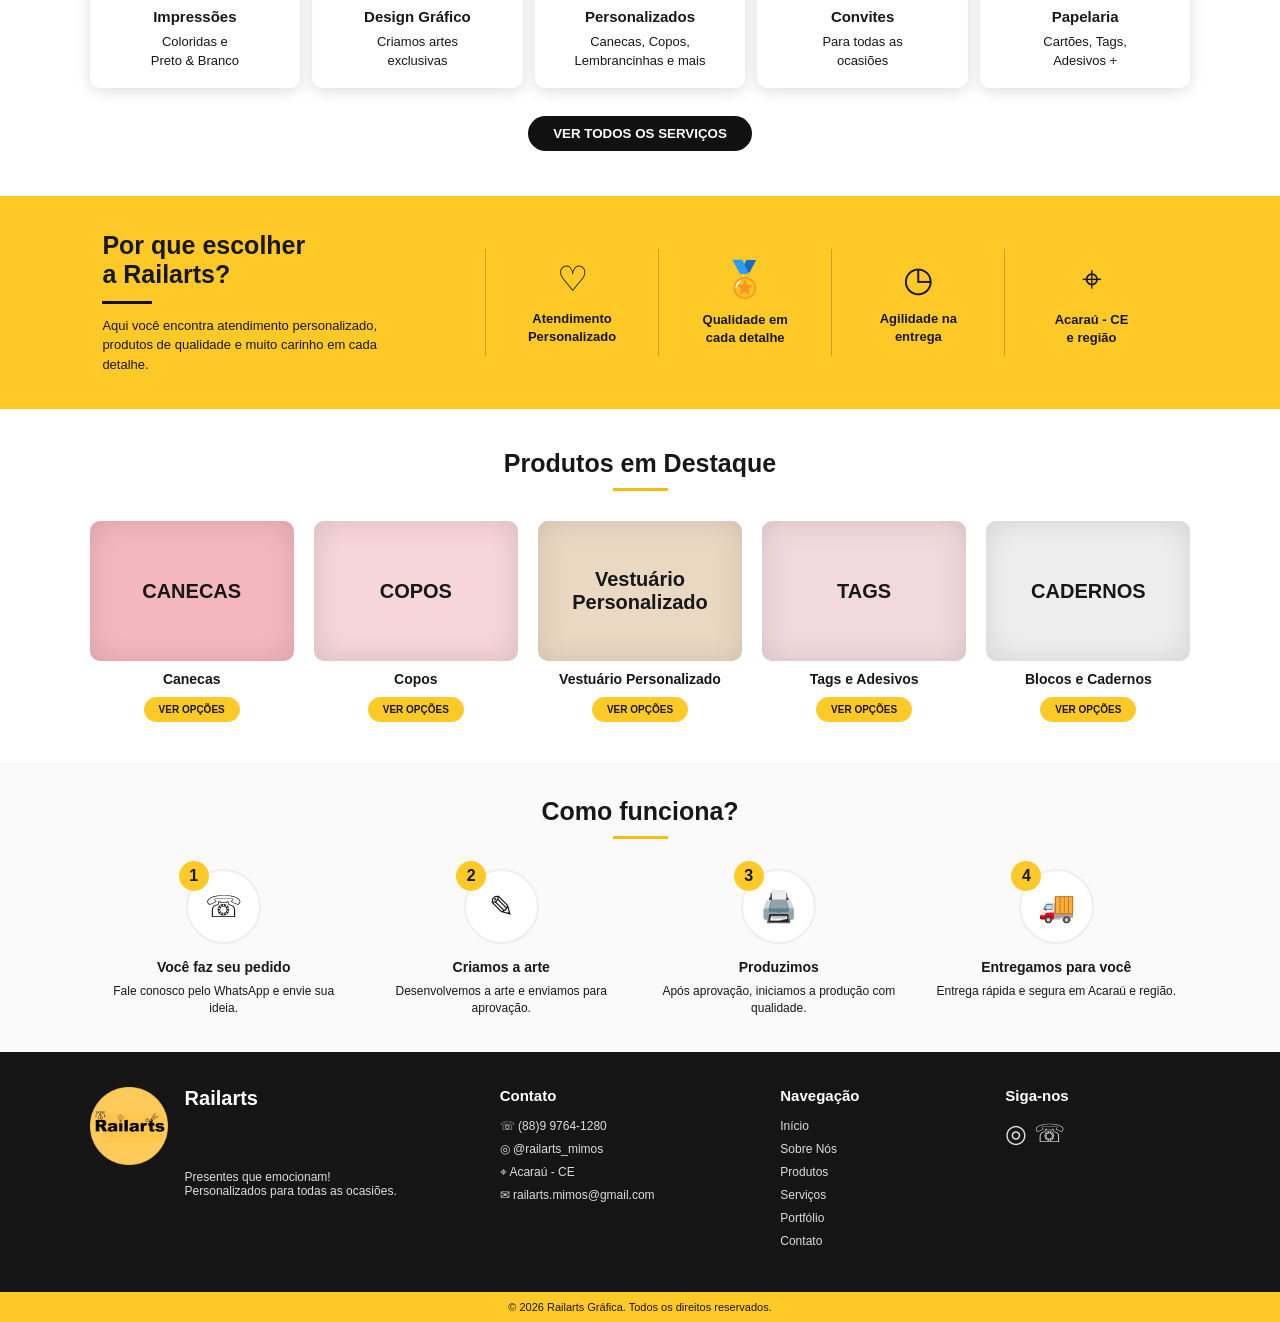
==== commit 8c3c2f8d: "1 publicação do site" ====
--- a/index.html
+++ b/index.html
@@ -27,7 +27,7 @@
         <a href="#contato">CONTATO</a>
     </nav>
 
-    <div class="acoes-header"><a class="carrinho-topo" href="produtos.html#carrinho">🛒 <span>Carrinho</span> <b id="contadorCarrinho">0</b></a><a class="conta-topo" data-login-link href="login.html">👤 <span data-user-name>Minha conta</span></a><a class="pedido" href="https://wa.me/5588997638231" target="_blank">☎ FAÇA SEU PEDIDO</a></div>
+    <div class="acoes-header"><a class="carrinho-topo" href="produtos.html#carrinho">🛒 <span>Carrinho</span> <b id="contadorCarrinho">0</b></a><a class="conta-topo" data-login-link href="login.html">👤 <span data-user-name>Minha conta</span></a><a class="pedido" href="https://wa.me/5588997641280" target="_blank">☎ FAÇA SEU PEDIDO</a></div>
 
     <button class="menu-mobile" onclick="abrirMenu()">☰</button>
 </header>
@@ -74,7 +74,7 @@
         </div>
 
         <div class="botoes">
-            <a class="btn-amarelo" href="https://wa.me/5588999999999">
+            <a class="btn-amarelo" href="https://wa.me/5588997641280">
                 ☎ FAÇA SEU PEDIDO
             </a>
 
@@ -328,7 +328,7 @@
     <div>
         <h3>Contato</h3>
 
-        <p>☏ (88) 9 XXXXXXXX</p>
+        <p>☏ (88)9 9764-1280</p>
         <p>◎ @railarts_mimos</p>
         <p>⌖ Acaraú - CE</p>
         <p>✉ railarts.mimos@gmail.com</p>
